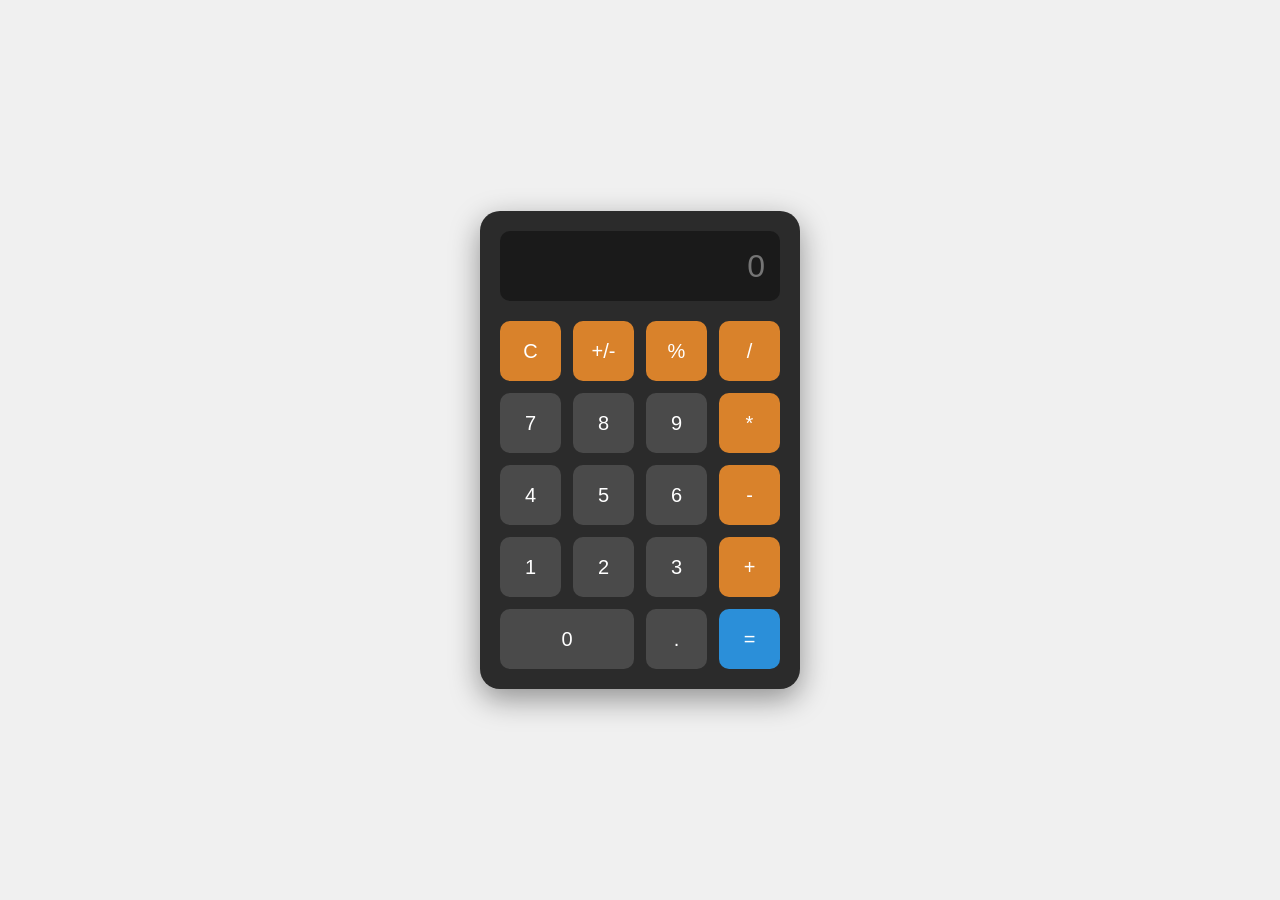
==== src/main/webapp/index.html @ 00f27a8a "feat: build static HTML/CSS calculator web UI with reflection on CLI vs web input" ====
<!DOCTYPE html>
<html lang="en">
<head>
    <meta charset="UTF-8">
    <meta name="viewport" content="width=device-width, initial-scale=1.0">
    <title>SmartCalculator</title>
    <link rel="stylesheet" href="style.css">
</head>
<body>
    <main class="calculator">
        <div class="display">
            <input type="text" id="screen" readonly placeholder="0">
        </div>
        <div class="buttons">
            <!-- Row 1 -->
            <button class="btn operator">C</button>
            <button class="btn operator">+/-</button>
            <button class="btn operator">%</button>
            <button class="btn operator">/</button>
            <!-- Row 2 -->
            <button class="btn">7</button>
            <button class="btn">8</button>
            <button class="btn">9</button>
            <button class="btn operator">*</button>
            <!-- Row 3 -->
            <button class="btn">4</button>
            <button class="btn">5</button>
            <button class="btn">6</button>
            <button class="btn operator">-</button>
            <!-- Row 4 -->
            <button class="btn">1</button>
            <button class="btn">2</button>
            <button class="btn">3</button>
            <button class="btn operator">+</button>
            <!-- Row 5 -->
            <button class="btn zero">0</button>
            <button class="btn">.</button>
            <button class="btn equals">=</button>
        </div>
    </main>
</body>
</html>
---- src/main/webapp/style.css ----
* {
    box-sizing: border-box;
    margin: 0;
    padding: 0;
}

body {
    font-family: 'Segoe UI', Arial, sans-serif;
    background-color: #f0f0f0;
    display: flex;
    justify-content: center;
    align-items: center;
    min-height: 100vh;
}

.calculator {
    background-color: #2b2b2b;
    border-radius: 20px;
    box-shadow: 0 10px 30px rgba(0, 0, 0, 0.4);
    padding: 20px;
    width: 320px;
}

.display {
    margin-bottom: 20px;
}

#screen {
    width: 100%;
    height: 70px;
    font-size: 32px;
    text-align: right;
    padding: 0 15px;
    border: none;
    border-radius: 10px;
    background-color: #1a1a1a;
    color: #ffffff;
}

.buttons {
    display: grid;
    grid-template-columns: repeat(4, 1fr);
    gap: 12px;
}

.btn {
    height: 60px;
    font-size: 20px;
    border: none;
    border-radius: 10px;
    background-color: #4a4a4a;
    color: #ffffff;
    cursor: pointer;
    transition: background-color 0.2s ease;
}

.btn:hover {
    background-color: #5c5c5c;
}

.operator {
    background-color: #d9822b;
    color: #ffffff;
}

.operator:hover {
    background-color: #e8933d;
}

.equals {
    background-color: #2b8fd9;
    color: #ffffff;
}

.equals:hover {
    background-color: #3ba0ea;
}

.zero {
    grid-column: span 2;
}

@media (max-width: 375px) {
    .calculator {
        width: 90%;
        padding: 15px;
    }

    #screen {
        font-size: 26px;
        height: 60px;
    }

    .btn {
        height: 50px;
        font-size: 18px;
    }
}
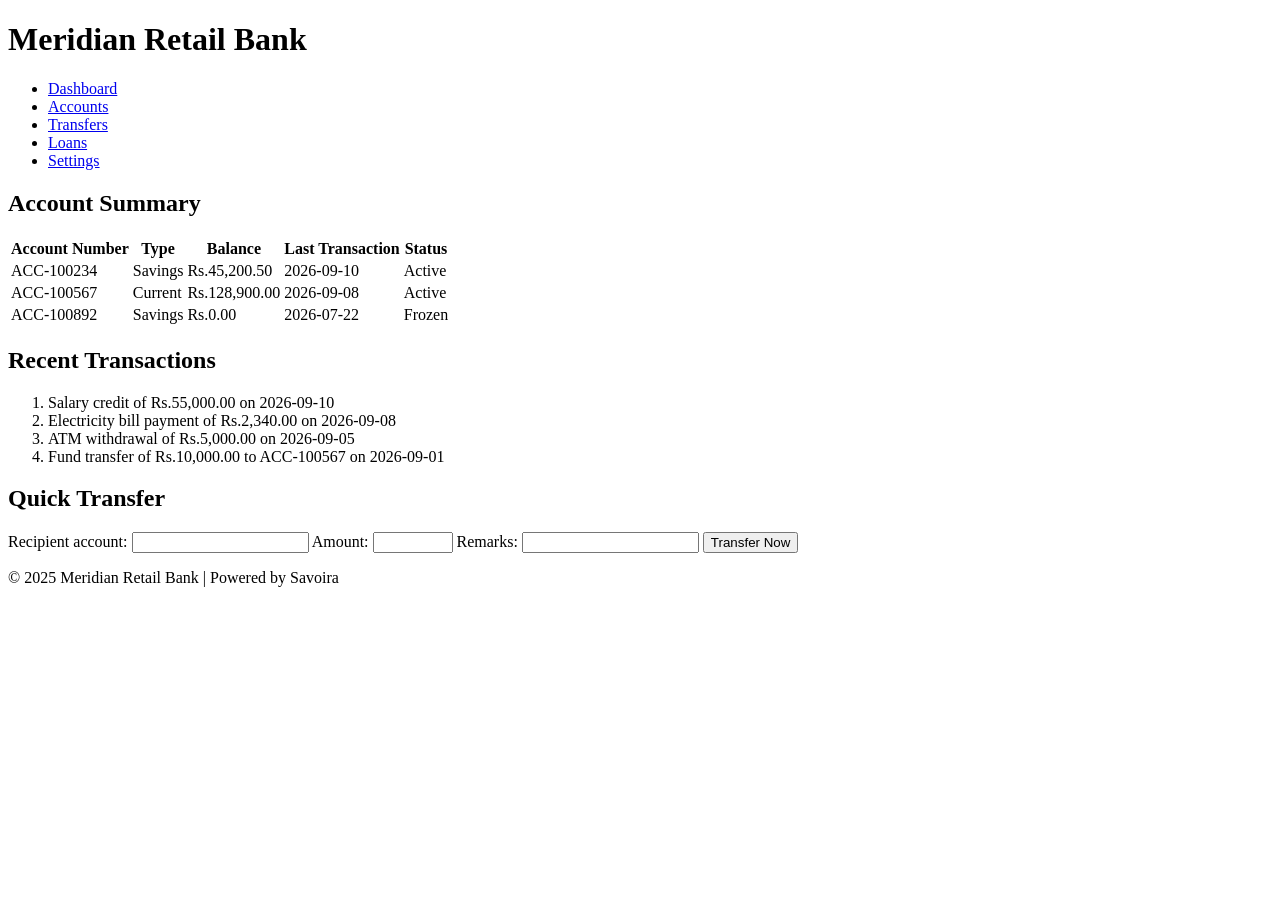
==== commit 96a32879: "feat: build semantic HTML5 bank dashboard with account table, transactions list, and validated trans" ====
--- a/src/main/webapp/index.html
+++ b/src/main/webapp/index.html
@@ -3,40 +3,93 @@
 <head>
     <meta charset="UTF-8">
     <meta name="viewport" content="width=device-width, initial-scale=1.0">
-    <title>SmartCalculator</title>
-    <link rel="stylesheet" href="style.css">
+    <title>Meridian Retail Bank - Dashboard</title>
 </head>
 <body>
-    <main class="calculator">
-        <div class="display">
-            <input type="text" id="screen" readonly placeholder="0">
-        </div>
-        <div class="buttons">
-            <!-- Row 1 -->
-            <button class="btn operator">C</button>
-            <button class="btn operator">+/-</button>
-            <button class="btn operator">%</button>
-            <button class="btn operator">/</button>
-            <!-- Row 2 -->
-            <button class="btn">7</button>
-            <button class="btn">8</button>
-            <button class="btn">9</button>
-            <button class="btn operator">*</button>
-            <!-- Row 3 -->
-            <button class="btn">4</button>
-            <button class="btn">5</button>
-            <button class="btn">6</button>
-            <button class="btn operator">-</button>
-            <!-- Row 4 -->
-            <button class="btn">1</button>
-            <button class="btn">2</button>
-            <button class="btn">3</button>
-            <button class="btn operator">+</button>
-            <!-- Row 5 -->
-            <button class="btn zero">0</button>
-            <button class="btn">.</button>
-            <button class="btn equals">=</button>
-        </div>
+
+    <header>
+        <h1>Meridian Retail Bank</h1>
+    </header>
+
+    <nav>
+        <ul>
+            <li><a href="#">Dashboard</a></li>
+            <li><a href="#">Accounts</a></li>
+            <li><a href="#">Transfers</a></li>
+            <li><a href="#">Loans</a></li>
+            <li><a href="#">Settings</a></li>
+        </ul>
+    </nav>
+
+    <main>
+        <section>
+            <h2>Account Summary</h2>
+            <table>
+                <thead>
+                    <tr>
+                        <th scope="col">Account Number</th>
+                        <th scope="col">Type</th>
+                        <th scope="col">Balance</th>
+                        <th scope="col">Last Transaction</th>
+                        <th scope="col">Status</th>
+                    </tr>
+                </thead>
+                <tbody>
+                    <tr>
+                        <td>ACC-100234</td>
+                        <td>Savings</td>
+                        <td>Rs.45,200.50</td>
+                        <td>2026-09-10</td>
+                        <td>Active</td>
+                    </tr>
+                    <tr>
+                        <td>ACC-100567</td>
+                        <td>Current</td>
+                        <td>Rs.128,900.00</td>
+                        <td>2026-09-08</td>
+                        <td>Active</td>
+                    </tr>
+                    <tr>
+                        <td>ACC-100892</td>
+                        <td>Savings</td>
+                        <td>Rs.0.00</td>
+                        <td>2026-07-22</td>
+                        <td>Frozen</td>
+                    </tr>
+                </tbody>
+            </table>
+        </section>
+
+        <section>
+            <h2>Recent Transactions</h2>
+            <ol>
+                <li>Salary credit of Rs.55,000.00 on 2026-09-10</li>
+                <li>Electricity bill payment of Rs.2,340.00 on 2026-09-08</li>
+                <li>ATM withdrawal of Rs.5,000.00 on 2026-09-05</li>
+                <li>Fund transfer of Rs.10,000.00 to ACC-100567 on 2026-09-01</li>
+            </ol>
+        </section>
     </main>
+
+    <aside>
+        <h2>Quick Transfer</h2>
+        <form>
+            <label for="recipient">Recipient account:</label>
+            <input type="text" id="recipient" name="recipient" required minlength="6">
+
+            <label for="amount">Amount:</label>
+            <input type="number" id="amount" name="amount" min="1" max="200000" step="1" required>
+
+            <label for="remarks">Remarks:</label>
+            <input type="text" id="remarks" name="remarks" maxlength="50">
+
+            <button type="submit">Transfer Now</button>
+        </form>
+    </aside>
+
+    <footer>
+        <p>&copy; 2025 Meridian Retail Bank | Powered by Savoira</p>
+    </footer>
+
 </body>
 </html>
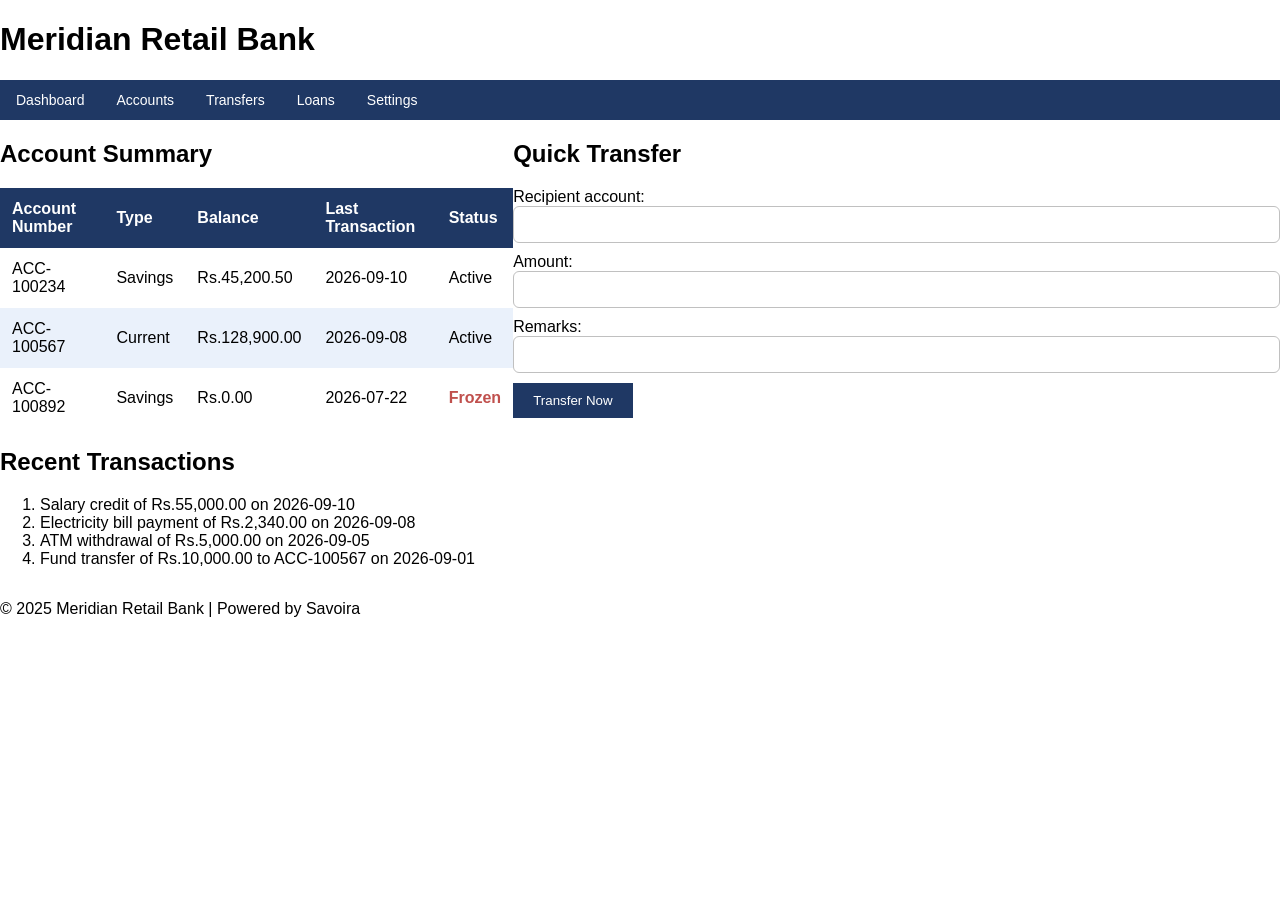
==== commit 5ec9e4c8: "feat: style bank dashboard with Flexbox nav, table zebra-striping, form styling, and two responsive " ====
--- a/src/main/webapp/index.html
+++ b/src/main/webapp/index.html
@@ -4,6 +4,7 @@
     <meta charset="UTF-8">
     <meta name="viewport" content="width=device-width, initial-scale=1.0">
     <title>Meridian Retail Bank - Dashboard</title>
+    <link rel="stylesheet" href="style.css">
 </head>
 <body>
 
@@ -21,6 +22,7 @@
         </ul>
     </nav>
 
+    <div class="content-wrapper">
     <main>
         <section>
             <h2>Account Summary</h2>
@@ -54,7 +56,7 @@
                         <td>Savings</td>
                         <td>Rs.0.00</td>
                         <td>2026-07-22</td>
-                        <td>Frozen</td>
+                        <td class="frozen">Frozen</td>
                     </tr>
                 </tbody>
             </table>
@@ -86,6 +88,7 @@
             <button type="submit">Transfer Now</button>
         </form>
     </aside>
+    </div>
 
     <footer>
         <p>&copy; 2025 Meridian Retail Bank | Powered by Savoira</p>
--- a/src/main/webapp/style.css
+++ b/src/main/webapp/style.css
@@ -0,0 +1,137 @@
+body {
+    font-family: Arial, sans-serif;
+    margin: 0;
+    padding: 0;
+}
+
+/* Navigation */
+nav {
+    display: flex;
+    flex-direction: row;
+    background-color: #1F3864;
+}
+
+nav ul {
+    display: flex;
+    flex-direction: row;
+    list-style: none;
+    margin: 0;
+    padding: 0;
+}
+
+nav a {
+    color: #ffffff;
+    text-decoration: none;
+    font-size: 14px;
+    padding: 12px 16px;
+    display: block;
+}
+
+nav a:hover {
+    background-color: #0F7C7C;
+}
+
+/* Layout wrapper for main + aside */
+.content-wrapper {
+    display: flex;
+    flex-direction: row;
+}
+
+/* Account summary table */
+table {
+    width: 100%;
+    border-collapse: collapse;
+}
+
+thead {
+    background-color: #1F3864;
+}
+
+thead th {
+    color: #ffffff;
+    font-weight: bold;
+    padding: 12px;
+    text-align: left;
+}
+
+tbody td {
+    padding: 12px;
+    text-align: left;
+    background-color: #ffffff;
+}
+
+tbody tr:nth-child(even) td {
+    background-color: #EAF1FB;
+}
+
+.frozen {
+    color: #C0504D;
+    font-weight: bold;
+}
+
+/* Quick Transfer form */
+form input[type="text"],
+form input[type="number"] {
+    width: 100%;
+    padding: 10px;
+    border-radius: 6px;
+    border: 1px solid #C0C0C0;
+    box-sizing: border-box;
+    margin-bottom: 10px;
+}
+
+form input:focus {
+    outline: 2px solid #0F7C7C;
+}
+
+form button {
+    background-color: #1F3864;
+    color: #ffffff;
+    padding: 10px 20px;
+    border: none;
+    cursor: pointer;
+}
+
+form button:hover {
+    background-color: #12254F;
+}
+
+/* Breakpoint 1: main + aside side by side, 70/30 split */
+@media (max-width: 900px) {
+    .content-wrapper {
+        display: flex;
+        flex-direction: row;
+    }
+
+    main {
+        flex: 0 0 70%;
+    }
+
+    aside {
+        flex: 0 0 30%;
+    }
+}
+
+/* Breakpoint 2: stack everything vertically */
+@media (max-width: 600px) {
+    .content-wrapper {
+        flex-direction: column;
+    }
+
+    main,
+    aside {
+        flex: 1 1 100%;
+    }
+
+    nav {
+        flex-direction: column;
+    }
+
+    nav ul {
+        flex-direction: column;
+    }
+
+    table {
+        font-size: 13px;
+    }
+}
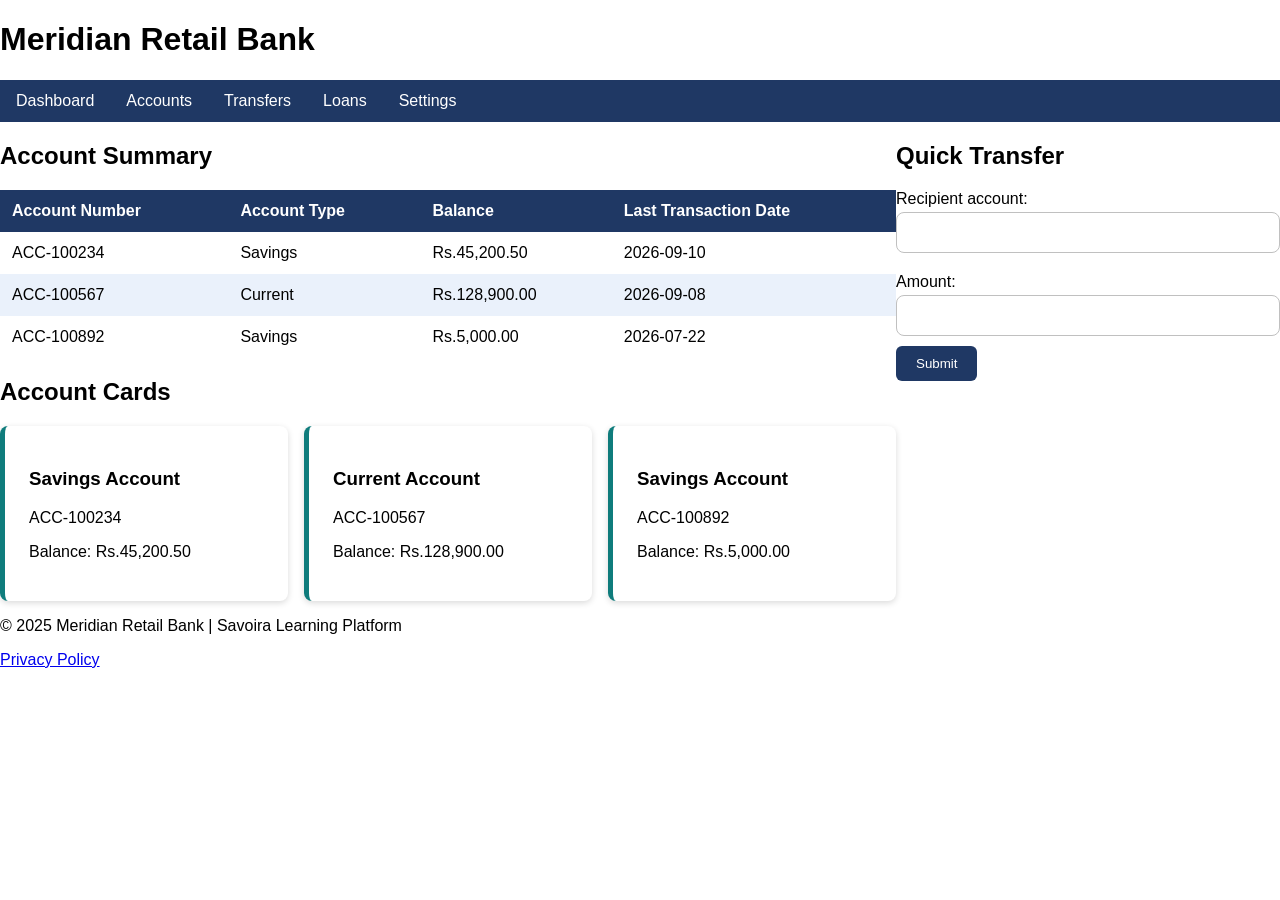
==== commit e1b27ec7: "feat: complete Assessment 4 - ATM logic with custom exceptions, bug fixes, Big O analysis, semantic " ====
--- a/src/main/webapp/index.html
+++ b/src/main/webapp/index.html
@@ -2,7 +2,7 @@
 <html lang="en">
 <head>
     <meta charset="UTF-8">
-    <meta name="viewport" content="width=device-width, initial-scale=1.0">
+    <meta name="viewport" content="width=device-width, initial-scale=1">
     <title>Meridian Retail Bank - Dashboard</title>
     <link rel="stylesheet" href="style.css">
 </head>
@@ -30,10 +30,9 @@
                 <thead>
                     <tr>
                         <th scope="col">Account Number</th>
-                        <th scope="col">Type</th>
+                        <th scope="col">Account Type</th>
                         <th scope="col">Balance</th>
-                        <th scope="col">Last Transaction</th>
-                        <th scope="col">Status</th>
+                        <th scope="col">Last Transaction Date</th>
                     </tr>
                 </thead>
                 <tbody>
@@ -42,34 +41,42 @@
                         <td>Savings</td>
                         <td>Rs.45,200.50</td>
                         <td>2026-09-10</td>
-                        <td>Active</td>
                     </tr>
                     <tr>
                         <td>ACC-100567</td>
                         <td>Current</td>
                         <td>Rs.128,900.00</td>
                         <td>2026-09-08</td>
-                        <td>Active</td>
                     </tr>
                     <tr>
                         <td>ACC-100892</td>
                         <td>Savings</td>
-                        <td>Rs.0.00</td>
+                        <td>Rs.5,000.00</td>
                         <td>2026-07-22</td>
-                        <td class="frozen">Frozen</td>
                     </tr>
                 </tbody>
             </table>
         </section>
 
         <section>
-            <h2>Recent Transactions</h2>
-            <ol>
-                <li>Salary credit of Rs.55,000.00 on 2026-09-10</li>
-                <li>Electricity bill payment of Rs.2,340.00 on 2026-09-08</li>
-                <li>ATM withdrawal of Rs.5,000.00 on 2026-09-05</li>
-                <li>Fund transfer of Rs.10,000.00 to ACC-100567 on 2026-09-01</li>
-            </ol>
+            <h2>Account Cards</h2>
+            <div class="card-grid">
+                <article class="card">
+                    <h3>Savings Account</h3>
+                    <p>ACC-100234</p>
+                    <p>Balance: Rs.45,200.50</p>
+                </article>
+                <article class="card">
+                    <h3>Current Account</h3>
+                    <p>ACC-100567</p>
+                    <p>Balance: Rs.128,900.00</p>
+                </article>
+                <article class="card">
+                    <h3>Savings Account</h3>
+                    <p>ACC-100892</p>
+                    <p>Balance: Rs.5,000.00</p>
+                </article>
+            </div>
         </section>
     </main>
 
@@ -77,21 +84,19 @@
         <h2>Quick Transfer</h2>
         <form>
             <label for="recipient">Recipient account:</label>
-            <input type="text" id="recipient" name="recipient" required minlength="6">
+            <input type="text" id="recipient" name="recipient" required>
 
             <label for="amount">Amount:</label>
-            <input type="number" id="amount" name="amount" min="1" max="200000" step="1" required>
+            <input type="number" id="amount" name="amount" min="500" max="200000" required>
 
-            <label for="remarks">Remarks:</label>
-            <input type="text" id="remarks" name="remarks" maxlength="50">
-
-            <button type="submit">Transfer Now</button>
+            <button type="submit">Submit</button>
         </form>
     </aside>
     </div>
 
     <footer>
-        <p>&copy; 2025 Meridian Retail Bank | Powered by Savoira</p>
+        <p>&copy; 2025 Meridian Retail Bank | Savoira Learning Platform</p>
+        <p><a href="privacy-policy.html">Privacy Policy</a></p>
     </footer>
 
 </body>
--- a/src/main/webapp/style.css
+++ b/src/main/webapp/style.css
@@ -4,7 +4,7 @@
     padding: 0;
 }
 
-/* Navigation */
+/* D1.1: Nav */
 nav {
     display: flex;
     flex-direction: row;
@@ -22,7 +22,6 @@
 nav a {
     color: #ffffff;
     text-decoration: none;
-    font-size: 14px;
     padding: 12px 16px;
     display: block;
 }
@@ -37,7 +36,22 @@
     flex-direction: row;
 }
 
-/* Account summary table */
+/* D1.2: Account card grid */
+.card-grid {
+    display: grid;
+    grid-template-columns: repeat(3, 1fr);
+    gap: 1rem;
+}
+
+.card {
+    padding: 1.5rem;
+    border-radius: 8px;
+    box-shadow: 0 2px 6px rgba(0, 0, 0, 0.15);
+    border-left: 5px solid #0F7C7C;
+    background-color: #ffffff;
+}
+
+/* D1.3: Account summary table */
 table {
     width: 100%;
     border-collapse: collapse;
@@ -64,23 +78,22 @@
     background-color: #EAF1FB;
 }
 
-.frozen {
-    color: #C0504D;
-    font-weight: bold;
-}
-
-/* Quick Transfer form */
+/* D1.4: Quick Transfer / Loan form styling */
 form input[type="text"],
-form input[type="number"] {
+form input[type="number"],
+form input[type="email"],
+form input[type="tel"],
+form select {
     width: 100%;
-    padding: 10px;
-    border-radius: 6px;
+    padding: 12px;
+    border-radius: 8px;
     border: 1px solid #C0C0C0;
     box-sizing: border-box;
     margin-bottom: 10px;
 }
 
-form input:focus {
+form input:focus,
+form select:focus {
     outline: 2px solid #0F7C7C;
 }
 
@@ -90,19 +103,21 @@
     padding: 10px 20px;
     border: none;
     cursor: pointer;
+    border-radius: 6px;
 }
 
 form button:hover {
     background-color: #12254F;
 }
 
-/* Breakpoint 1: main + aside side by side, 70/30 split */
-@media (max-width: 900px) {
-    .content-wrapper {
-        display: flex;
-        flex-direction: row;
-    }
+form label {
+    display: block;
+    margin-top: 10px;
+    margin-bottom: 4px;
+}
 
+/* D2.1: Above 900px - main/aside 70/30 split */
+@media (min-width: 901px) {
     main {
         flex: 0 0 70%;
     }
@@ -112,7 +127,14 @@
     }
 }
 
-/* Breakpoint 2: stack everything vertically */
+/* D2.2: 600px - 900px - card grid drops to 2 columns */
+@media (max-width: 900px) and (min-width: 601px) {
+    .card-grid {
+        grid-template-columns: repeat(2, 1fr);
+    }
+}
+
+/* D2.3: Below 600px - stack everything, 1 column cards, nav vertical */
 @media (max-width: 600px) {
     .content-wrapper {
         flex-direction: column;
@@ -123,6 +145,10 @@
         flex: 1 1 100%;
     }
 
+    .card-grid {
+        grid-template-columns: 1fr;
+    }
+
     nav {
         flex-direction: column;
     }
@@ -130,8 +156,4 @@
     nav ul {
         flex-direction: column;
     }
-
-    table {
-        font-size: 13px;
-    }
 }
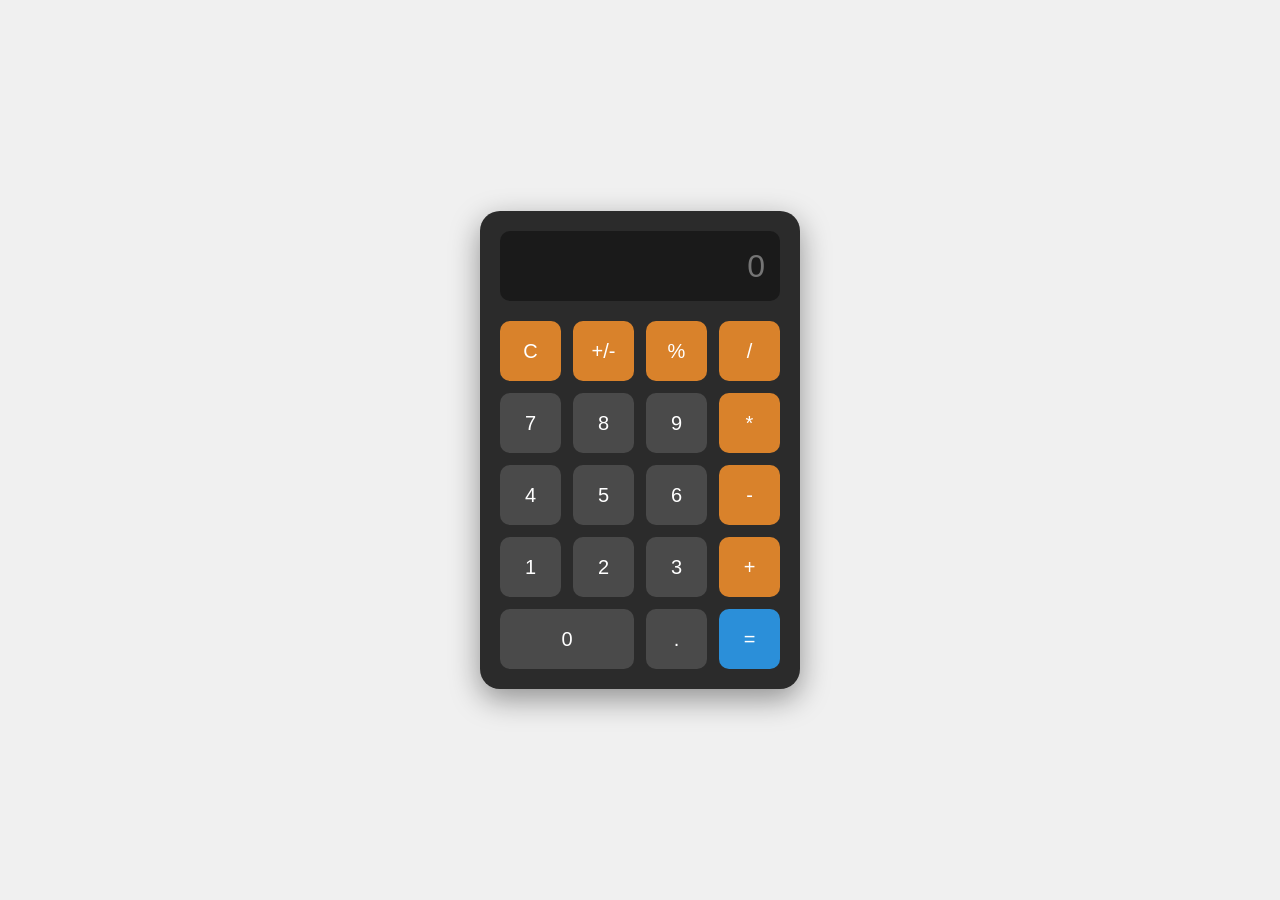
==== commit 929a0f19: "Merge pull request #6 from gubbalabhargavi/phase8 feat: build static HTML/CSS calculator web UI with" ====
--- a/src/main/webapp/index.html
+++ b/src/main/webapp/index.html
@@ -2,102 +2,41 @@
 <html lang="en">
 <head>
     <meta charset="UTF-8">
-    <meta name="viewport" content="width=device-width, initial-scale=1">
-    <title>Meridian Retail Bank - Dashboard</title>
+    <meta name="viewport" content="width=device-width, initial-scale=1.0">
+    <title>SmartCalculator</title>
     <link rel="stylesheet" href="style.css">
 </head>
 <body>
-
-    <header>
-        <h1>Meridian Retail Bank</h1>
-    </header>
-
-    <nav>
-        <ul>
-            <li><a href="#">Dashboard</a></li>
-            <li><a href="#">Accounts</a></li>
-            <li><a href="#">Transfers</a></li>
-            <li><a href="#">Loans</a></li>
-            <li><a href="#">Settings</a></li>
-        </ul>
-    </nav>
-
-    <div class="content-wrapper">
-    <main>
-        <section>
-            <h2>Account Summary</h2>
-            <table>
-                <thead>
-                    <tr>
-                        <th scope="col">Account Number</th>
-                        <th scope="col">Account Type</th>
-                        <th scope="col">Balance</th>
-                        <th scope="col">Last Transaction Date</th>
-                    </tr>
-                </thead>
-                <tbody>
-                    <tr>
-                        <td>ACC-100234</td>
-                        <td>Savings</td>
-                        <td>Rs.45,200.50</td>
-                        <td>2026-09-10</td>
-                    </tr>
-                    <tr>
-                        <td>ACC-100567</td>
-                        <td>Current</td>
-                        <td>Rs.128,900.00</td>
-                        <td>2026-09-08</td>
-                    </tr>
-                    <tr>
-                        <td>ACC-100892</td>
-                        <td>Savings</td>
-                        <td>Rs.5,000.00</td>
-                        <td>2026-07-22</td>
-                    </tr>
-                </tbody>
-            </table>
-        </section>
-
-        <section>
-            <h2>Account Cards</h2>
-            <div class="card-grid">
-                <article class="card">
-                    <h3>Savings Account</h3>
-                    <p>ACC-100234</p>
-                    <p>Balance: Rs.45,200.50</p>
-                </article>
-                <article class="card">
-                    <h3>Current Account</h3>
-                    <p>ACC-100567</p>
-                    <p>Balance: Rs.128,900.00</p>
-                </article>
-                <article class="card">
-                    <h3>Savings Account</h3>
-                    <p>ACC-100892</p>
-                    <p>Balance: Rs.5,000.00</p>
-                </article>
-            </div>
-        </section>
+    <main class="calculator">
+        <div class="display">
+            <input type="text" id="screen" readonly placeholder="0">
+        </div>
+        <div class="buttons">
+            <!-- Row 1 -->
+            <button class="btn operator">C</button>
+            <button class="btn operator">+/-</button>
+            <button class="btn operator">%</button>
+            <button class="btn operator">/</button>
+            <!-- Row 2 -->
+            <button class="btn">7</button>
+            <button class="btn">8</button>
+            <button class="btn">9</button>
+            <button class="btn operator">*</button>
+            <!-- Row 3 -->
+            <button class="btn">4</button>
+            <button class="btn">5</button>
+            <button class="btn">6</button>
+            <button class="btn operator">-</button>
+            <!-- Row 4 -->
+            <button class="btn">1</button>
+            <button class="btn">2</button>
+            <button class="btn">3</button>
+            <button class="btn operator">+</button>
+            <!-- Row 5 -->
+            <button class="btn zero">0</button>
+            <button class="btn">.</button>
+            <button class="btn equals">=</button>
+        </div>
     </main>
-
-    <aside>
-        <h2>Quick Transfer</h2>
-        <form>
-            <label for="recipient">Recipient account:</label>
-            <input type="text" id="recipient" name="recipient" required>
-
-            <label for="amount">Amount:</label>
-            <input type="number" id="amount" name="amount" min="500" max="200000" required>
-
-            <button type="submit">Submit</button>
-        </form>
-    </aside>
-    </div>
-
-    <footer>
-        <p>&copy; 2025 Meridian Retail Bank | Savoira Learning Platform</p>
-        <p><a href="privacy-policy.html">Privacy Policy</a></p>
-    </footer>
-
 </body>
 </html>
--- a/src/main/webapp/style.css
+++ b/src/main/webapp/style.css
@@ -1,159 +1,98 @@
-body {
-    font-family: Arial, sans-serif;
+* {
+    box-sizing: border-box;
     margin: 0;
     padding: 0;
 }
 
-/* D1.1: Nav */
-nav {
+body {
+    font-family: 'Segoe UI', Arial, sans-serif;
+    background-color: #f0f0f0;
     display: flex;
-    flex-direction: row;
-    background-color: #1F3864;
+    justify-content: center;
+    align-items: center;
+    min-height: 100vh;
 }
 
-nav ul {
-    display: flex;
-    flex-direction: row;
-    list-style: none;
-    margin: 0;
-    padding: 0;
+.calculator {
+    background-color: #2b2b2b;
+    border-radius: 20px;
+    box-shadow: 0 10px 30px rgba(0, 0, 0, 0.4);
+    padding: 20px;
+    width: 320px;
 }
 
-nav a {
-    color: #ffffff;
-    text-decoration: none;
-    padding: 12px 16px;
-    display: block;
+.display {
+    margin-bottom: 20px;
 }
 
-nav a:hover {
-    background-color: #0F7C7C;
+#screen {
+    width: 100%;
+    height: 70px;
+    font-size: 32px;
+    text-align: right;
+    padding: 0 15px;
+    border: none;
+    border-radius: 10px;
+    background-color: #1a1a1a;
+    color: #ffffff;
 }
 
-/* Layout wrapper for main + aside */
-.content-wrapper {
-    display: flex;
-    flex-direction: row;
+.buttons {
+    display: grid;
+    grid-template-columns: repeat(4, 1fr);
+    gap: 12px;
 }
 
-/* D1.2: Account card grid */
-.card-grid {
-    display: grid;
-    grid-template-columns: repeat(3, 1fr);
-    gap: 1rem;
+.btn {
+    height: 60px;
+    font-size: 20px;
+    border: none;
+    border-radius: 10px;
+    background-color: #4a4a4a;
+    color: #ffffff;
+    cursor: pointer;
+    transition: background-color 0.2s ease;
 }
 
-.card {
-    padding: 1.5rem;
-    border-radius: 8px;
-    box-shadow: 0 2px 6px rgba(0, 0, 0, 0.15);
-    border-left: 5px solid #0F7C7C;
-    background-color: #ffffff;
+.btn:hover {
+    background-color: #5c5c5c;
 }
 
-/* D1.3: Account summary table */
-table {
-    width: 100%;
-    border-collapse: collapse;
+.operator {
+    background-color: #d9822b;
+    color: #ffffff;
 }
 
-thead {
-    background-color: #1F3864;
+.operator:hover {
+    background-color: #e8933d;
 }
 
-thead th {
+.equals {
+    background-color: #2b8fd9;
     color: #ffffff;
-    font-weight: bold;
-    padding: 12px;
-    text-align: left;
 }
 
-tbody td {
-    padding: 12px;
-    text-align: left;
-    background-color: #ffffff;
+.equals:hover {
+    background-color: #3ba0ea;
 }
 
-tbody tr:nth-child(even) td {
-    background-color: #EAF1FB;
+.zero {
+    grid-column: span 2;
 }
 
-/* D1.4: Quick Transfer / Loan form styling */
-form input[type="text"],
-form input[type="number"],
-form input[type="email"],
-form input[type="tel"],
-form select {
-    width: 100%;
-    padding: 12px;
-    border-radius: 8px;
-    border: 1px solid #C0C0C0;
-    box-sizing: border-box;
-    margin-bottom: 10px;
-}
-
-form input:focus,
-form select:focus {
-    outline: 2px solid #0F7C7C;
-}
-
-form button {
-    background-color: #1F3864;
-    color: #ffffff;
-    padding: 10px 20px;
-    border: none;
-    cursor: pointer;
-    border-radius: 6px;
-}
-
-form button:hover {
-    background-color: #12254F;
-}
-
-form label {
-    display: block;
-    margin-top: 10px;
-    margin-bottom: 4px;
-}
-
-/* D2.1: Above 900px - main/aside 70/30 split */
-@media (min-width: 901px) {
-    main {
-        flex: 0 0 70%;
+@media (max-width: 375px) {
+    .calculator {
+        width: 90%;
+        padding: 15px;
     }
 
-    aside {
-        flex: 0 0 30%;
-    }
-}
-
-/* D2.2: 600px - 900px - card grid drops to 2 columns */
-@media (max-width: 900px) and (min-width: 601px) {
-    .card-grid {
-        grid-template-columns: repeat(2, 1fr);
-    }
-}
-
-/* D2.3: Below 600px - stack everything, 1 column cards, nav vertical */
-@media (max-width: 600px) {
-    .content-wrapper {
-        flex-direction: column;
+    #screen {
+        font-size: 26px;
+        height: 60px;
     }
 
-    main,
-    aside {
-        flex: 1 1 100%;
-    }
-
-    .card-grid {
-        grid-template-columns: 1fr;
-    }
-
-    nav {
-        flex-direction: column;
-    }
-
-    nav ul {
-        flex-direction: column;
+    .btn {
+        height: 50px;
+        font-size: 18px;
     }
 }
